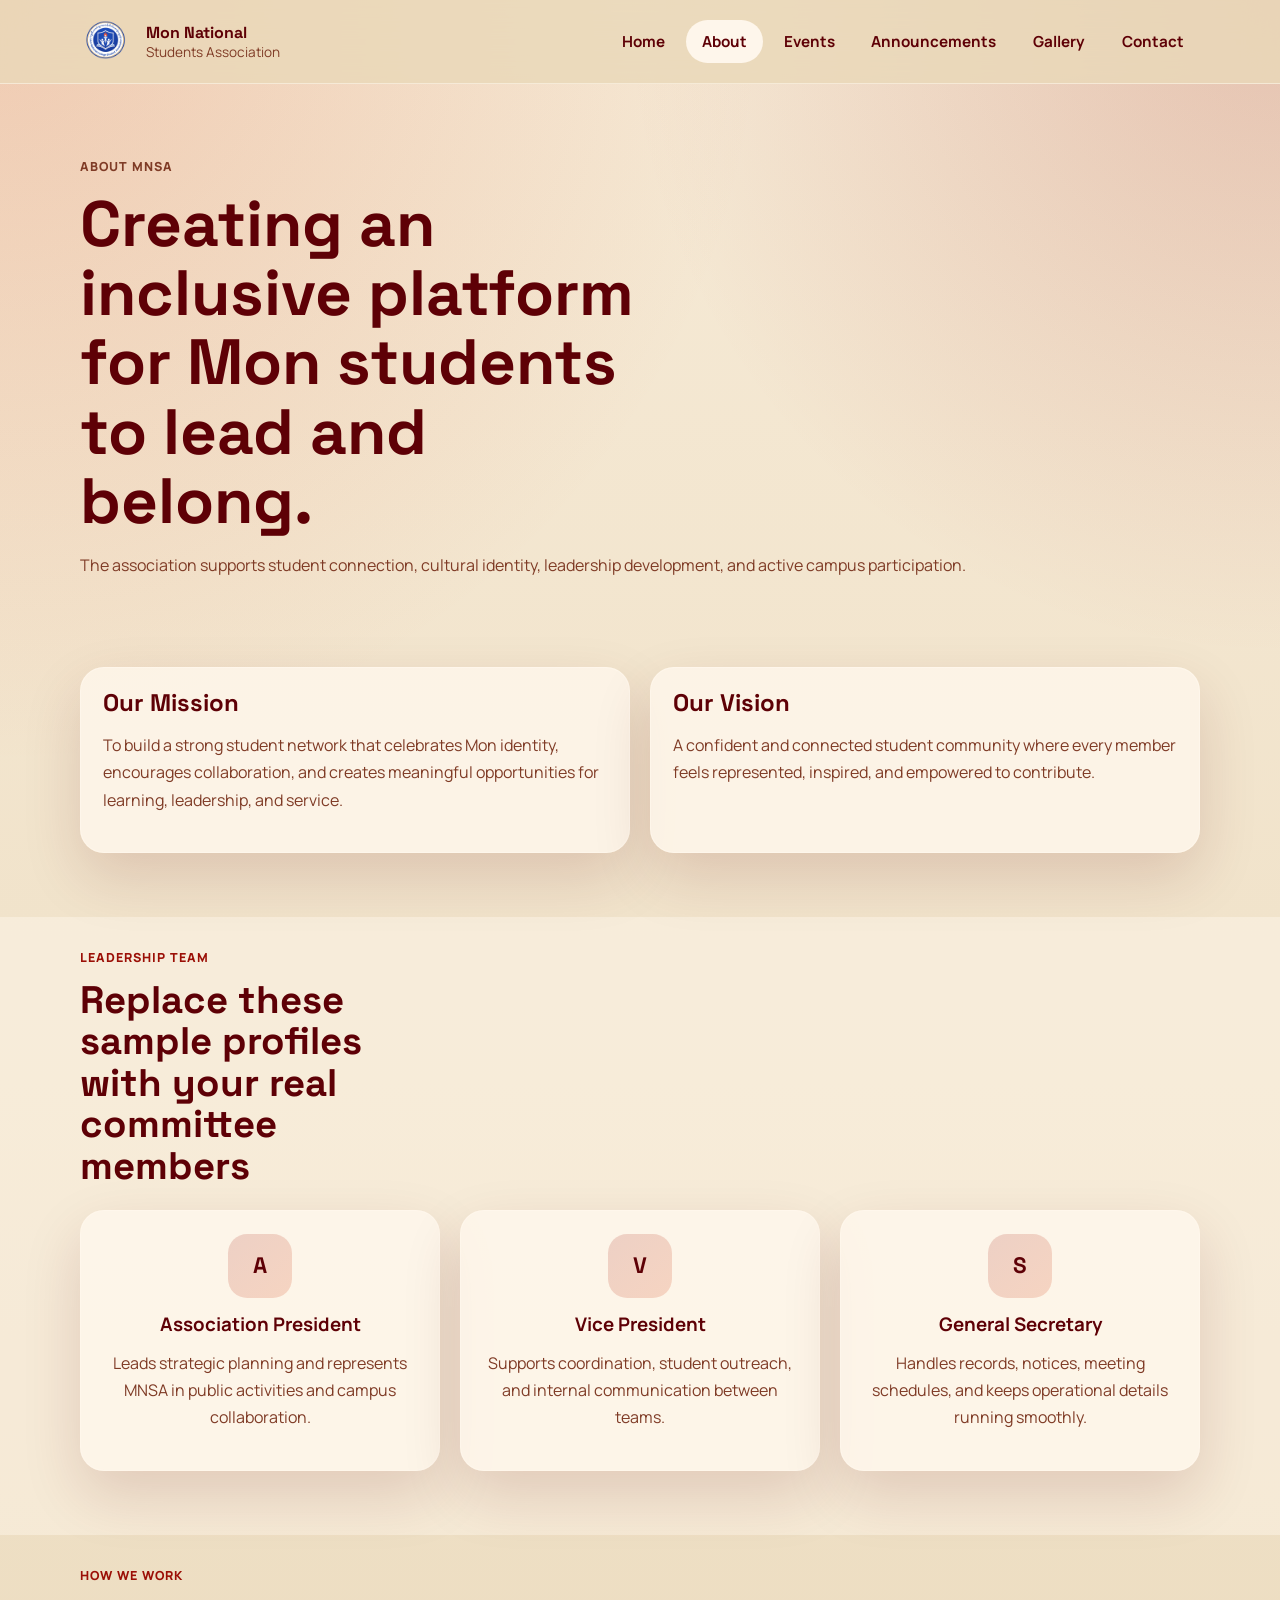
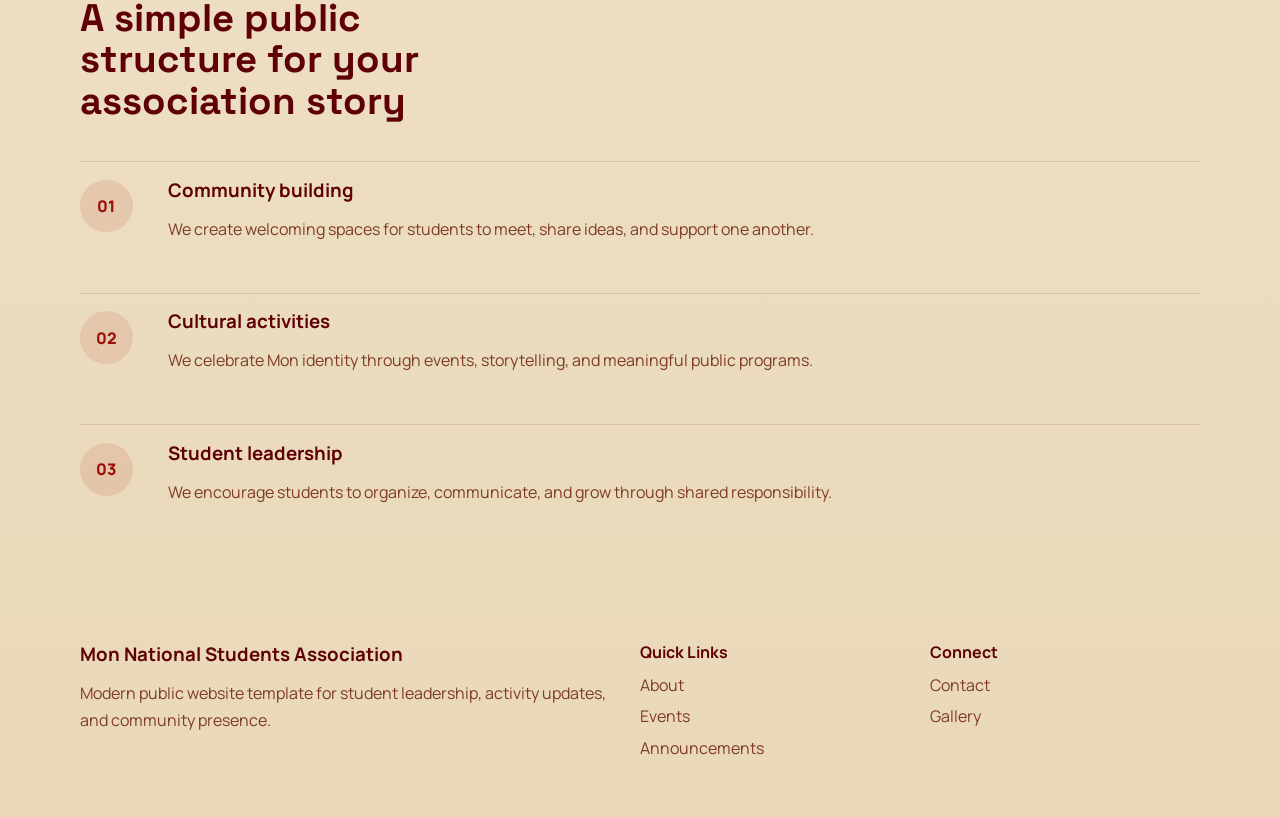
==== about.html @ 8a95ecc8 "new file:   .gitattributes 	deleted:    CNAME 	deleted:    Lofi.mp3 	modified:   README.md 	new file" ====
<!doctype html>
<html lang="en">
  <head>
    <meta charset="UTF-8" />
    <meta name="viewport" content="width=device-width, initial-scale=1.0" />
    <title>About | Mon National Students Association</title>
    <link rel="preconnect" href="https://fonts.googleapis.com" />
    <link rel="preconnect" href="https://fonts.gstatic.com" crossorigin />
    <link
      href="https://fonts.googleapis.com/css2?family=Manrope:wght@400;500;700;800&family=Space+Grotesk:wght@500;700&display=swap"
      rel="stylesheet"
    />
    <link rel="stylesheet" href="assets/css/styles.css" />
  </head>
  <body>
    <div class="site-shell">
      <header class="site-header">
        <div class="container nav-wrap">
        <a class="brand" href="index.html">
          <span class="brand-mark">
            <img src="assets/photos/Original Logo.PNG" alt="Mon National Students Association logo">
          </span>
            <span>
              <strong>Mon National</strong>
              <small>Students Association</small>
            </span>
          </a>
          <button
            class="menu-toggle"
            type="button"
            aria-label="Open navigation"
            aria-expanded="false"
          >
            Menu
          </button>
          <nav class="site-nav">
            <a href="index.html">Home</a>
            <a class="active" href="about.html">About</a>
            <a href="events.html">Events</a>
            <a href="announcements.html">Announcements</a>
            <a href="gallery.html">Gallery</a>
            <a href="contact.html">Contact</a>
          </nav>
        </div>
      </header>

      <main>
        <section class="page-hero">
          <div class="container">
            <p class="eyebrow">About MNSA</p>
            <h1>
              Creating an inclusive platform for Mon students to lead and
              belong.
            </h1>
            <p>
              The association supports student connection, cultural identity,
              leadership development, and active campus participation.
            </p>
          </div>
        </section>

        <section class="section">
          <div class="container two-column">
            <article class="info-card">
              <h2>Our Mission</h2>
              <p>
                To build a strong student network that celebrates Mon identity,
                encourages collaboration, and creates meaningful opportunities
                for learning, leadership, and service.
              </p>
            </article>
            <article class="info-card">
              <h2>Our Vision</h2>
              <p>
                A confident and connected student community where every member
                feels represented, inspired, and empowered to contribute.
              </p>
            </article>
          </div>
        </section>

        <section class="section section-tint">
          <div class="container">
            <div class="section-heading">
              <p class="eyebrow">Leadership Team</p>
              <h2>
                Replace these sample profiles with your real committee members
              </h2>
            </div>
            <div class="team-grid">
              <article class="team-card">
                <div class="avatar">A</div>
                <h3>Association President</h3>
                <p>
                  Leads strategic planning and represents MNSA in public
                  activities and campus collaboration.
                </p>
              </article>
              <article class="team-card">
                <div class="avatar">V</div>
                <h3>Vice President</h3>
                <p>
                  Supports coordination, student outreach, and internal
                  communication between teams.
                </p>
              </article>
              <article class="team-card">
                <div class="avatar">S</div>
                <h3>General Secretary</h3>
                <p>
                  Handles records, notices, meeting schedules, and keeps
                  operational details running smoothly.
                </p>
              </article>
            </div>
          </div>
        </section>

        <section class="section">
          <div class="container timeline">
            <div class="section-heading">
              <p class="eyebrow">How We Work</p>
              <h2>A simple public structure for your association story</h2>
            </div>
            <article class="timeline-item">
              <span>01</span>
              <div>
                <h3>Community building</h3>
                <p>
                  We create welcoming spaces for students to meet, share ideas,
                  and support one another.
                </p>
              </div>
            </article>
            <article class="timeline-item">
              <span>02</span>
              <div>
                <h3>Cultural activities</h3>
                <p>
                  We celebrate Mon identity through events, storytelling, and
                  meaningful public programs.
                </p>
              </div>
            </article>
            <article class="timeline-item">
              <span>03</span>
              <div>
                <h3>Student leadership</h3>
                <p>
                  We encourage students to organize, communicate, and grow
                  through shared responsibility.
                </p>
              </div>
            </article>
          </div>
        </section>
      </main>

      <footer class="site-footer">
        <div class="container footer-grid">
          <div>
            <h3>Mon National Students Association</h3>
            <p>
              Modern public website template for student leadership, activity
              updates, and community presence.
            </p>
          </div>
          <div>
            <h4>Quick Links</h4>
            <a href="about.html">About</a>
            <a href="events.html">Events</a>
            <a href="announcements.html">Announcements</a>
          </div>
          <div>
            <h4>Connect</h4>
            <a href="contact.html">Contact</a>
            <a href="gallery.html">Gallery</a>
          </div>
        </div>
      </footer>
    </div>
    <script src="assets/js/main.js"></script>
  </body>
</html>
---- assets/css/styles.css ----
:root {
  --bg: #e9d8b9;
  --surface: rgba(255, 248, 238, 0.78);
  --text: #5e0006;
  --muted: #7f3b26;
  --line: rgba(94, 0, 6, 0.12);
  --brand: #d53e0f;
  --brand-deep: #9b0f06;
  --shadow: 0 24px 60px rgba(94, 0, 6, 0.14);
  --radius: 24px;
}

* {
  box-sizing: border-box;
}

html {
  scroll-behavior: smooth;
}

body {
  margin: 0;
  font-family: "Manrope", sans-serif;
  color: var(--text);
  background:
    radial-gradient(circle at top left, rgba(213, 62, 15, 0.18), transparent 28%),
    radial-gradient(circle at top right, rgba(155, 15, 6, 0.18), transparent 24%),
    linear-gradient(180deg, #f6ead6 0%, var(--bg) 100%);
}

a {
  color: inherit;
  text-decoration: none;
}

.container {
  width: min(1120px, calc(100% - 2rem));
  margin: 0 auto;
}

.site-header {
  position: sticky;
  top: 0;
  z-index: 30;
  backdrop-filter: blur(16px);
  background: rgba(233, 216, 185, 0.82);
  border-bottom: 1px solid rgba(255, 248, 238, 0.55);
}

.nav-wrap {
  position: relative;
  display: flex;
  align-items: center;
  justify-content: space-between;
  gap: 1rem;
  padding: 1rem 0;
}

.brand {
  display: inline-flex;
  align-items: center;
  gap: 0.9rem;
}

.brand strong,
.brand small {
  display: block;
}

.brand strong {
  font-family: "Space Grotesk", sans-serif;
  font-size: 1rem;
}

.brand small {
  color: var(--muted);
  font-size: 0.85rem;
}

.brand-mark {
  display: grid;
  place-items: center;
  width: 3.2rem;
  height: 3.2rem;
  padding: 0;
  border-radius: 50%;
  background: transparent;
  overflow: hidden;
  box-shadow: none;
}

.brand-mark img {
  width: 100%;
  height: 100%;
  object-fit: contain;
}

.site-nav {
  display: flex;
  align-items: center;
  gap: 0.3rem;
}

.site-nav a,
.menu-toggle {
  border-radius: 999px;
  padding: 0.7rem 1rem;
  font-weight: 700;
  font-size: 0.95rem;
}

.site-nav a:hover,
.site-nav a.active {
  background: rgba(255, 248, 238, 0.92);
}

.menu-toggle {
  display: none;
  border: 1px solid var(--line);
  background: rgba(255, 248, 238, 0.92);
  cursor: pointer;
}

.hero,
.page-hero {
  padding: 4.5rem 0 2.5rem;
}

.hero-grid,
.two-column,
.contact-layout,
.footer-grid,
.feature-grid,
.content-grid,
.team-grid,
.gallery-grid,
.event-grid,
.mini-grid {
  display: grid;
  gap: 1.25rem;
}

.hero-grid {
  grid-template-columns: 1.2fr 0.8fr;
  align-items: center;
}

.eyebrow {
  margin: 0 0 0.8rem;
  color: var(--brand-deep);
  font-weight: 800;
  letter-spacing: 0.08em;
  text-transform: uppercase;
  font-size: 0.78rem;
}

h1,
h2,
h3,
h4 {
  margin: 0;
  line-height: 1.08;
}

h1,
h2 {
  font-family: "Space Grotesk", sans-serif;
}

h1 {
  font-size: clamp(2.6rem, 5vw, 5rem);
  max-width: 11ch;
}

.page-hero h1,
.section-heading h2 {
  max-width: 14ch;
}

.hero-text,
.page-hero p,
.feature-card p,
.news-card p,
.info-card p,
.team-card p,
.timeline-item p,
.archive-item p,
.announcement-card p,
.contact-form label,
.event-card p,
.site-footer p {
  color: var(--muted);
  line-height: 1.7;
}

.hero-text {
  max-width: 60ch;
  font-size: 1.04rem;
  margin: 1.25rem 0 0;
}

.hero-actions,
.split-heading,
.cta-panel {
  display: flex;
  flex-wrap: wrap;
  gap: 1rem;
  align-items: center;
}

.button {
  display: inline-flex;
  align-items: center;
  justify-content: center;
  border-radius: 999px;
  padding: 0.95rem 1.35rem;
  font-weight: 800;
  transition: transform 0.2s ease;
}

.button:hover {
  transform: translateY(-2px);
}

.button-primary {
  background: linear-gradient(135deg, var(--brand-deep), var(--brand));
  color: #fff;
  box-shadow: var(--shadow);
}

.button-secondary {
  border: 1px solid var(--line);
  background: rgba(255, 248, 238, 0.84);
}

.hero-panel,
.feature-card,
.news-card,
.cta-panel,
.info-card,
.team-card,
.archive-item,
.announcement-card,
.event-card,
.gallery-card,
.contact-form {
  background: var(--surface);
  border: 1px solid rgba(255, 248, 238, 0.68);
  border-radius: var(--radius);
  box-shadow: var(--shadow);
}

.hero-panel,
.feature-card,
.news-card,
.info-card,
.team-card,
.archive-item,
.announcement-card,
.event-card,
.contact-form,
.gallery-card {
  padding: 1.4rem;
}

.stat-card,
.spotlight-card,
.mini-card {
  background: rgba(255, 250, 244, 0.92);
  border-radius: 1.2rem;
  padding: 1.2rem;
}

.stat-card strong {
  display: block;
  margin-top: 0.35rem;
  font-size: 1.15rem;
}

.mini-grid {
  grid-template-columns: repeat(2, 1fr);
  margin: 1rem 0;
}

.mini-card h2 {
  font-size: 2rem;
  margin-bottom: 0.35rem;
}

.section {
  padding: 2rem 0 4rem;
}

.section-tint {
  background: rgba(255, 248, 238, 0.42);
}

.section-heading {
  margin-bottom: 1.5rem;
}

.section-heading h2 {
  font-size: clamp(1.8rem, 3vw, 3rem);
}

.feature-grid,
.content-grid,
.team-grid,
.gallery-grid {
  grid-template-columns: repeat(3, 1fr);
}

.two-column,
.contact-layout {
  grid-template-columns: repeat(2, 1fr);
}

.event-grid {
  grid-template-columns: repeat(3, 1fr);
}

.event-card.large {
  grid-column: span 3;
  display: grid;
  grid-template-columns: 110px 1fr;
  align-items: center;
}

.pill {
  display: inline-flex;
  padding: 0.42rem 0.8rem;
  border-radius: 999px;
  background: rgba(213, 62, 15, 0.12);
  color: var(--brand);
  font-weight: 800;
  font-size: 0.8rem;
}

.text-link,
.spotlight-card a {
  color: var(--brand-deep);
  font-weight: 800;
}

.cta-panel {
  justify-content: space-between;
  padding: 1.8rem;
}

.team-card,
.gallery-card {
  text-align: center;
}

.avatar {
  width: 4rem;
  height: 4rem;
  margin: 0 auto 1rem;
  border-radius: 1.2rem;
  display: grid;
  place-items: center;
  font-family: "Space Grotesk", sans-serif;
  font-size: 1.4rem;
  font-weight: 700;
  background: linear-gradient(135deg, rgba(155, 15, 6, 0.16), rgba(213, 62, 15, 0.18));
}

.timeline {
  display: grid;
  gap: 1rem;
}

.timeline-item {
  display: grid;
  grid-template-columns: 72px 1fr;
  gap: 1rem;
  padding: 1.1rem 0;
  border-top: 1px solid var(--line);
}

.timeline-item span {
  width: 3.3rem;
  height: 3.3rem;
  display: grid;
  place-items: center;
  border-radius: 50%;
  background: rgba(155, 15, 6, 0.1);
  color: var(--brand-deep);
  font-weight: 800;
}

.event-date {
  display: inline-grid;
  place-items: center;
  width: 82px;
  height: 82px;
  border-radius: 1.3rem;
  background: linear-gradient(135deg, var(--brand-deep), var(--brand));
  color: #fff;
  font-family: "Space Grotesk", sans-serif;
  font-size: 1.1rem;
  font-weight: 700;
}

.archive-list,
.stacked-list {
  display: grid;
  gap: 1rem;
}

.announcement-meta {
  display: flex;
  align-items: center;
  justify-content: space-between;
  gap: 1rem;
  margin-bottom: 0.9rem;
}

.announcement-meta time {
  color: var(--muted);
  font-size: 0.92rem;
}

.gallery-card {
  min-height: 220px;
  display: grid;
  place-items: end start;
  color: #fff;
  font-family: "Space Grotesk", sans-serif;
  font-size: 1.3rem;
  overflow: hidden;
}

.accent-one { background: linear-gradient(135deg, #d94f36, #f2a541); }
.accent-one { background: linear-gradient(135deg, #5e0006, #9b0f06); }
.accent-two { background: linear-gradient(135deg, #9b0f06, #d53e0f); }
.accent-three { background: linear-gradient(135deg, #5e0006, #d53e0f); }
.accent-four { background: linear-gradient(135deg, #d53e0f, #e9d8b9); color: #5e0006; }
.accent-five { background: linear-gradient(135deg, #9b0f06, #e9d8b9); color: #5e0006; }
.accent-six { background: linear-gradient(135deg, #5e0006, #e9d8b9); color: #5e0006; }

.social-row {
  display: flex;
  flex-wrap: wrap;
  gap: 0.8rem;
  margin-top: 1.2rem;
}

.social-row a {
  padding: 0.7rem 1rem;
  border-radius: 999px;
  background: rgba(155, 15, 6, 0.08);
  color: var(--brand-deep);
  font-weight: 700;
}

.contact-form {
  display: grid;
  gap: 1rem;
}

.contact-form label {
  display: grid;
  gap: 0.45rem;
  font-weight: 700;
  color: var(--text);
}

.contact-form input,
.contact-form textarea {
  width: 100%;
  border: 1px solid var(--line);
  border-radius: 1rem;
  padding: 0.95rem 1rem;
  font: inherit;
  background: rgba(255, 250, 244, 0.95);
}

.site-footer {
  padding: 2.5rem 0 3rem;
}

.footer-grid {
  grid-template-columns: 1.4fr 0.7fr 0.7fr;
  align-items: start;
}

.site-footer h4 {
  margin-bottom: 0.8rem;
}

.site-footer a {
  display: block;
  margin-bottom: 0.6rem;
  color: var(--muted);
}

@media (max-width: 900px) {
  .hero-grid,
  .feature-grid,
  .content-grid,
  .team-grid,
  .gallery-grid,
  .footer-grid,
  .two-column,
  .contact-layout,
  .event-grid,
  .event-card.large {
    grid-template-columns: 1fr;
  }

  .event-card.large {
    grid-column: auto;
  }

  .site-nav {
    position: absolute;
    top: calc(100% + 0.6rem);
    left: 0;
    right: 0;
    display: none;
    flex-direction: column;
    align-items: stretch;
    padding: 0.8rem;
    background: rgba(255, 248, 238, 0.97);
    border-radius: 1.2rem;
    box-shadow: var(--shadow);
  }

  .site-nav.open {
    display: flex;
  }

  .menu-toggle {
    display: inline-flex;
  }
}

@media (max-width: 640px) {
  .hero,
  .page-hero {
    padding-top: 3rem;
  }

  h1 {
    font-size: clamp(2.2rem, 12vw, 3.4rem);
  }

  .container {
    width: min(1120px, calc(100% - 1.2rem));
  }
}
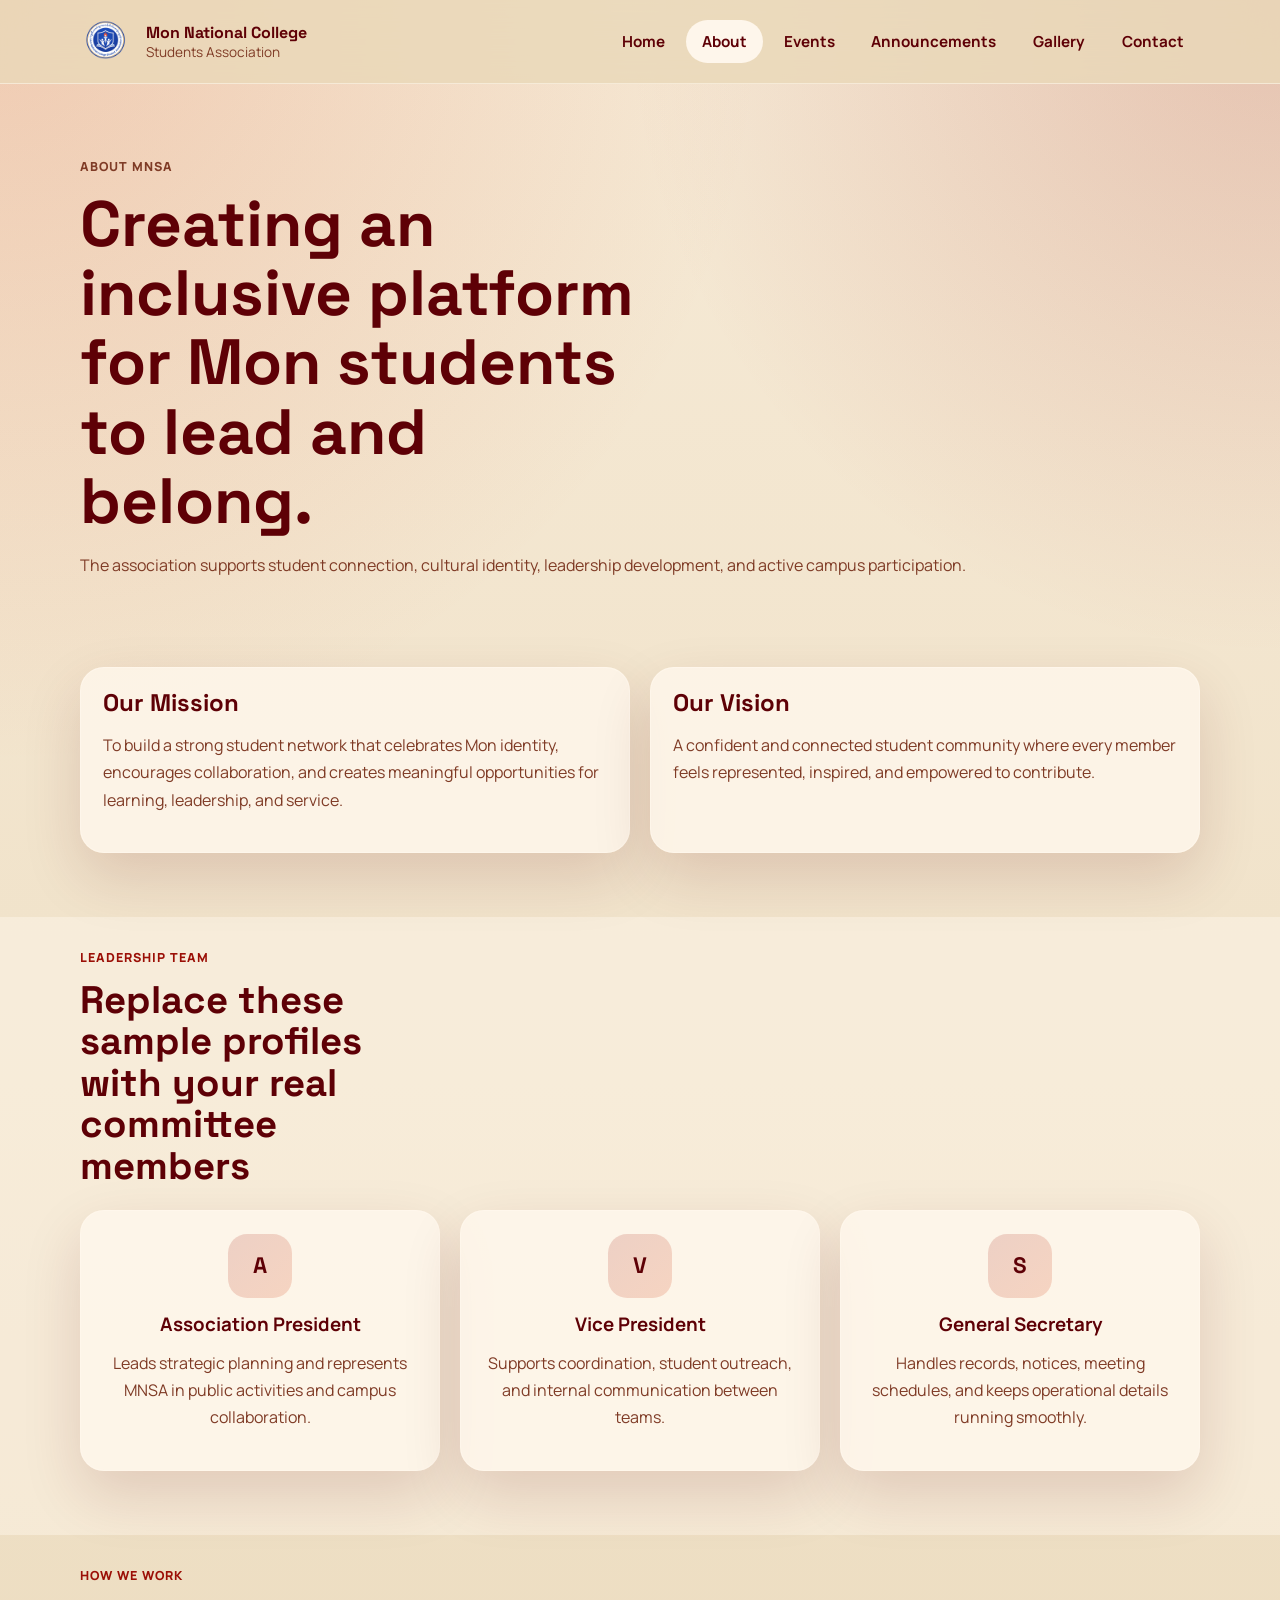
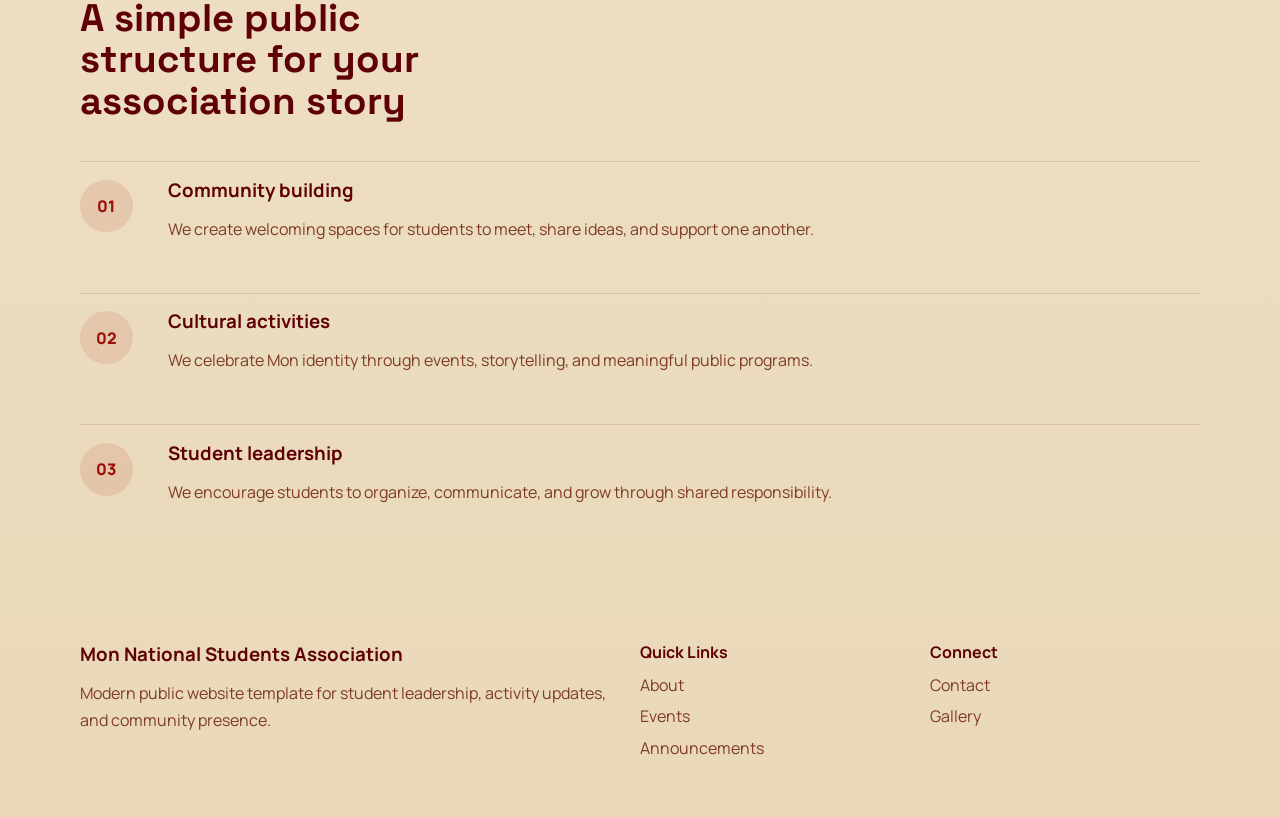
==== commit ffd6d8d7: "modified:   about.html 	modified:   announcements.html 	modified:   contact.html 	modified:   events" ====
--- a/about.html
+++ b/about.html
@@ -3,7 +3,7 @@
   <head>
     <meta charset="UTF-8" />
     <meta name="viewport" content="width=device-width, initial-scale=1.0" />
-    <title>About | Mon National Students Association</title>
+    <title>About | Mon National College Students Association</title>
     <link rel="preconnect" href="https://fonts.googleapis.com" />
     <link rel="preconnect" href="https://fonts.gstatic.com" crossorigin />
     <link
@@ -16,12 +16,15 @@
     <div class="site-shell">
       <header class="site-header">
         <div class="container nav-wrap">
-        <a class="brand" href="index.html">
-          <span class="brand-mark">
-            <img src="assets/photos/Original Logo.PNG" alt="Mon National Students Association logo">
-          </span>
+          <a class="brand" href="index.html">
+            <span class="brand-mark">
+              <img
+                src="assets/photos/Original Logo.PNG"
+                alt="Mon National Students Association logo"
+              />
+            </span>
             <span>
-              <strong>Mon National</strong>
+              <strong>Mon National College</strong>
               <small>Students Association</small>
             </span>
           </a>
